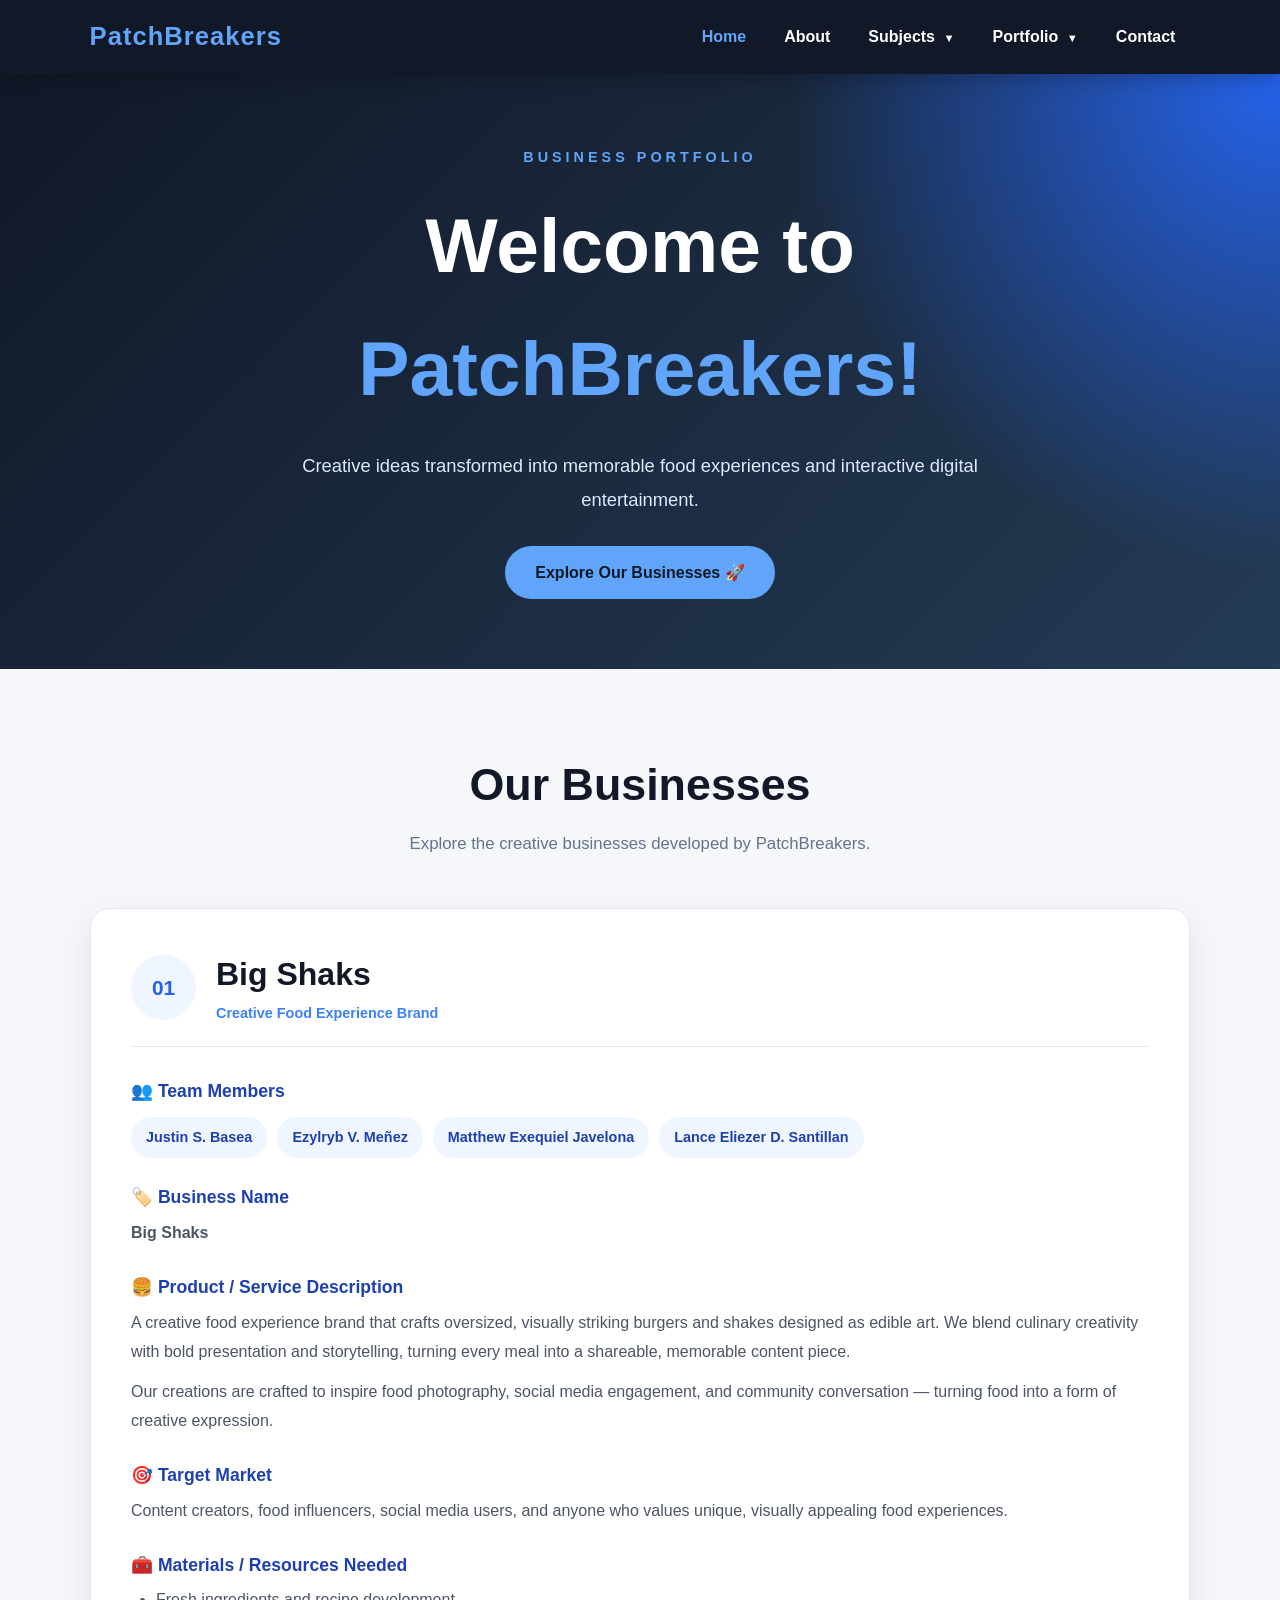
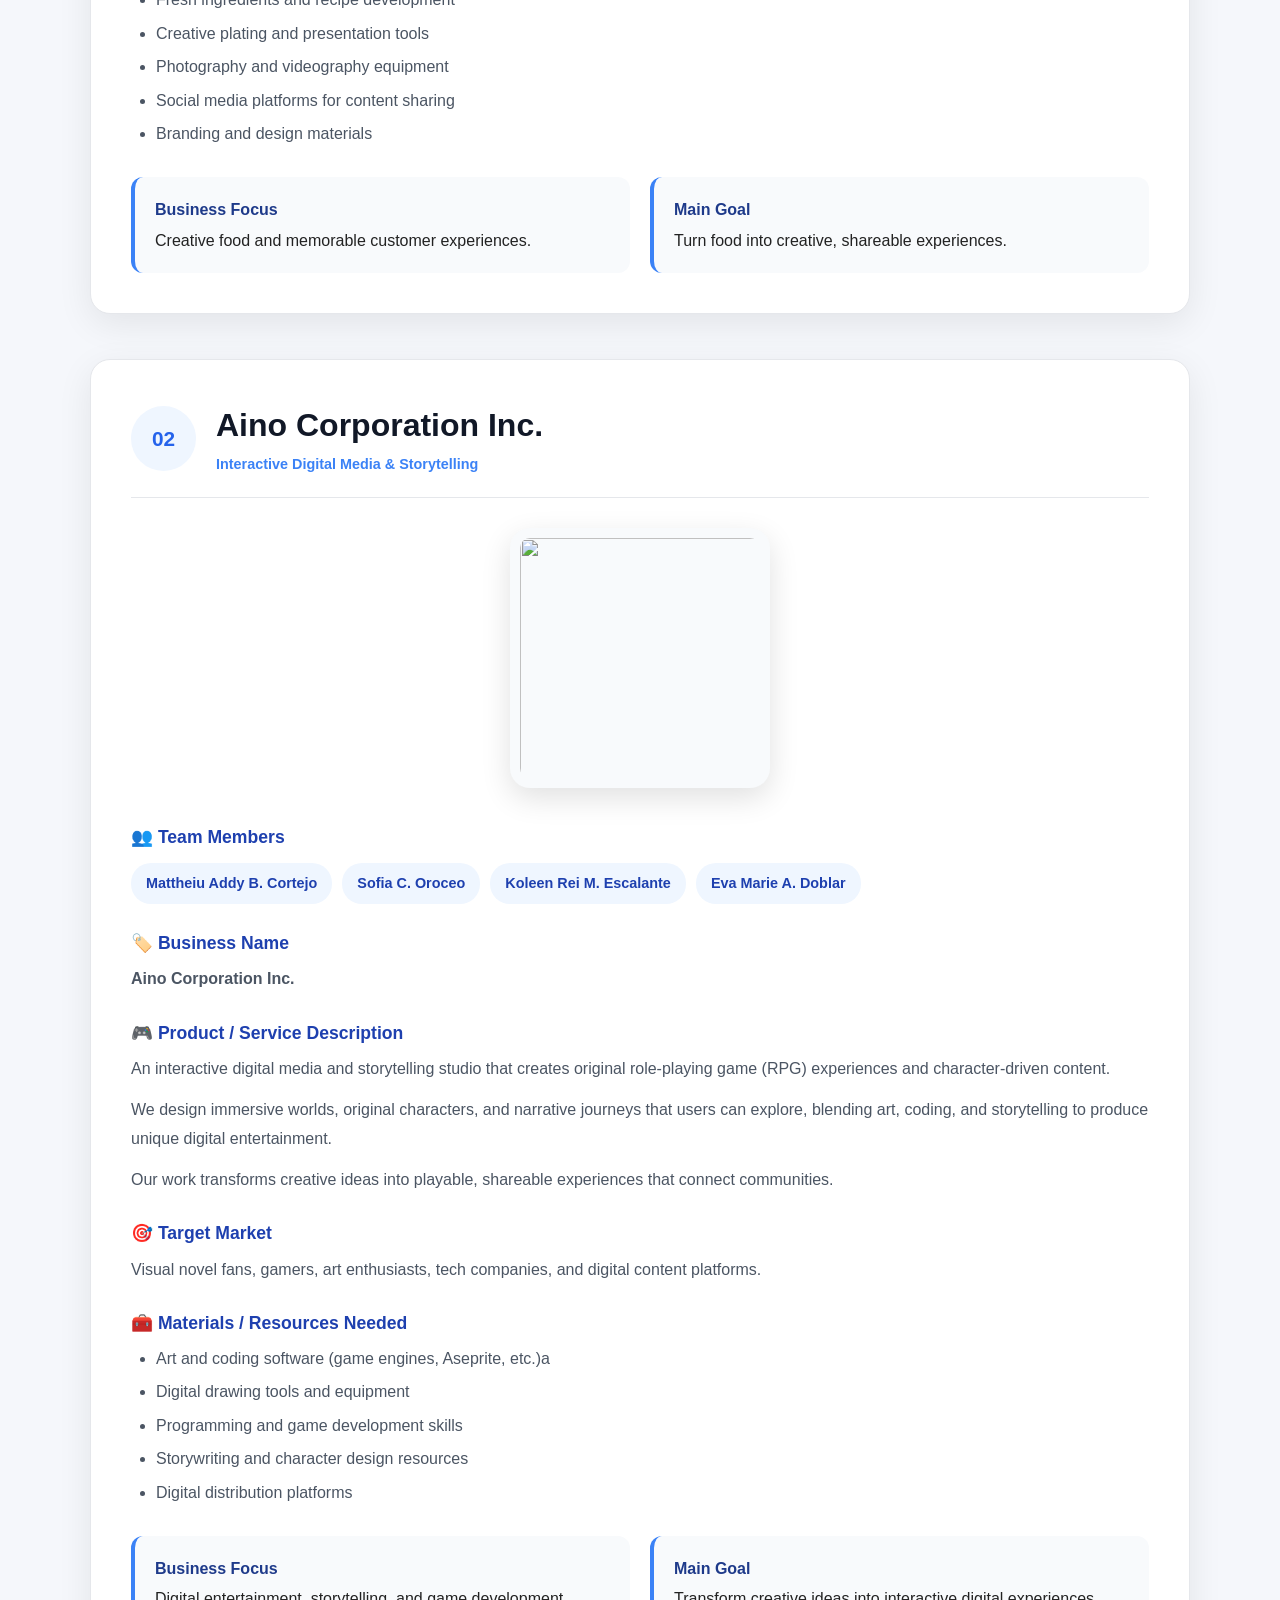
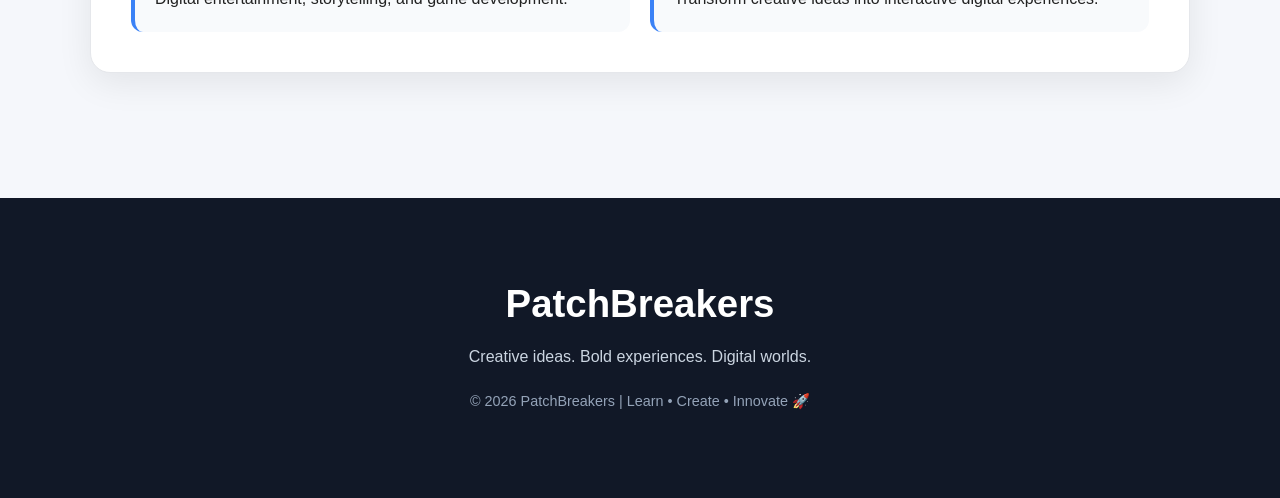
==== MAPEH.html @ bab7a235 "Add files via upload" ====
<!DOCTYPE html>
<html lang="en">

<head>

  <meta charset="UTF-8">
  <meta name="viewport" content="width=device-width, initial-scale=1.0">

  <title>PatchBreakers | Business Portfolio</title>

  <style>

    /* ================= GENERAL ================= */

    * {
      margin: 0;
      padding: 0;
      box-sizing: border-box;
      font-family: Arial, Helvetica, sans-serif;
    }

    html {
      scroll-behavior: smooth;
    }

    body {
      background: #f5f7fb;
      color: #222;
      line-height: 1.6;
    }


    /* ================= NAVBAR ================= */

    .navbar {
      width: 100%;
      min-height: 70px;

      padding: 0 7%;

      display: flex;
      align-items: center;
      justify-content: space-between;

      background: #111827;

      position: sticky;
      top: 0;

      z-index: 1000;

      box-shadow: 0 4px 20px rgba(0, 0, 0, 0.25);
    }


    .logo {
      color: #60a5fa;

      text-decoration: none;

      font-size: 1.6rem;

      font-weight: 800;

      letter-spacing: 1px;

      transition: 0.3s ease;
    }


    .logo:hover {
      color: white;
      transform: scale(1.05);
    }


    .nav-menu {
      list-style: none;

      display: flex;

      align-items: center;

      gap: 8px;
    }


    .nav-item {
      position: relative;
    }


    .nav-link {
      display: block;

      padding: 24px 15px;

      color: white;

      text-decoration: none;

      font-weight: 600;

      transition: 0.3s ease;
    }


    .nav-link:hover,
    .nav-link.active {
      color: #60a5fa;
    }


    .arrow {
      font-size: 0.7rem;

      margin-left: 4px;

      display: inline-block;

      transition: 0.3s ease;
    }


    .has-dropdown:hover .arrow {
      transform: rotate(180deg);
    }


    /* ================= DROPDOWN ================= */

    .dropdown {
      position: absolute;

      top: calc(100% + 8px);
      left: 0;

      min-width: 210px;

      background: #1f2937;

      list-style: none;

      opacity: 0;

      visibility: hidden;

      transform: translateY(-15px) scale(0.95);

      transform-origin: top center;

      transition:
        opacity 0.3s ease,
        transform 0.3s ease,
        visibility 0.3s ease;

      border-radius: 12px;

      overflow: hidden;

      box-shadow:
        0 12px 30px rgba(0, 0, 0, 0.3);

      z-index: 1100;
    }


    .dropdown li {
      opacity: 0;

      transform: translateX(-15px);
    }


    .has-dropdown:hover .dropdown {
      opacity: 1;

      visibility: visible;

      transform: translateY(0) scale(1);
    }


    .has-dropdown:hover .dropdown li {
      animation: dropdownItem 0.35s ease forwards;
    }


    .has-dropdown:hover .dropdown li:nth-child(1) {
      animation-delay: 0.05s;
    }

    .has-dropdown:hover .dropdown li:nth-child(2) {
      animation-delay: 0.10s;
    }

    .has-dropdown:hover .dropdown li:nth-child(3) {
      animation-delay: 0.15s;
    }

    .has-dropdown:hover .dropdown li:nth-child(4) {
      animation-delay: 0.20s;
    }

    .has-dropdown:hover .dropdown li:nth-child(5) {
      animation-delay: 0.25s;
    }


    @keyframes dropdownItem {

      from {
        opacity: 0;
        transform: translateX(-15px);
      }

      to {
        opacity: 1;
        transform: translateX(0);
      }

    }


    .dropdown li a {
      display: block;

      padding: 13px 18px;

      color: white;

      text-decoration: none;

      transition:
        background 0.25s ease,
        color 0.25s ease,
        padding-left 0.25s ease;
    }


    .dropdown li a:hover {
      background: #374151;

      color: #60a5fa;

      padding-left: 27px;
    }


    /* ================= HAMBURGER ================= */

    .hamburger {
      display: none;

      cursor: pointer;
    }


    .hamburger span {
      display: block;

      width: 28px;

      height: 3px;

      margin: 5px;

      background: white;

      border-radius: 5px;
    }


    /* ================= HERO ================= */

    .hero {
      min-height: 470px;

      display: flex;

      align-items: center;

      justify-content: center;

      text-align: center;

      padding: 70px 20px;

      color: white;

      background:
        radial-gradient(
          circle at top right,
          #2563eb,
          transparent 35%
        ),

        linear-gradient(
          135deg,
          #111827,
          #243b55
        );

      overflow: hidden;
    }


    .hero-content {
      max-width: 850px;

      animation: heroAppear 1s ease;
    }


    @keyframes heroAppear {

      from {
        opacity: 0;
        transform: translateY(30px);
      }

      to {
        opacity: 1;
        transform: translateY(0);
      }

    }


    .hero-label {
      display: inline-block;

      margin-bottom: 15px;

      color: #60a5fa;

      font-size: 0.9rem;

      font-weight: 800;

      letter-spacing: 4px;
    }


    .hero h1 {
      font-size: clamp(2.8rem, 6vw, 5rem);

      margin-bottom: 20px;
    }


    .hero h1 span {
      color: #60a5fa;
    }


    .hero p {
      color: #dbeafe;

      font-size: 1.15rem;

      max-width: 750px;

      margin: auto;

      line-height: 1.8;
    }


    .hero-button {
      display: inline-block;

      margin-top: 30px;

      padding: 14px 30px;

      background: #60a5fa;

      color: #111827;

      text-decoration: none;

      font-weight: bold;

      border-radius: 30px;

      transition: 0.3s ease;
    }


    .hero-button:hover {
      background: white;

      transform:
        translateY(-5px)
        scale(1.05);
    }


    /* ================= BUSINESS SECTION ================= */

    .business-section {
      width: 90%;

      max-width: 1100px;

      margin: auto;

      padding: 80px 0;
    }


    .section-title {
      text-align: center;

      margin-bottom: 50px;
    }


    .section-title h2 {
      font-size: 2.8rem;

      color: #111827;

      margin-bottom: 10px;
    }


    .section-title p {
      color: #64748b;

      font-size: 1.05rem;
    }


    /* ================= BUSINESS CARD ================= */

    .card {
      background: white;

      border-radius: 20px;

      padding: 40px;

      margin-bottom: 45px;

      border: 1px solid #e5e7eb;

      box-shadow:
        0 10px 35px rgba(0, 0, 0, 0.08);

      transition:
        transform 0.35s ease,
        box-shadow 0.35s ease;

      animation: cardAppear 0.8s ease;
    }


    .card:hover {
      transform: translateY(-8px);

      box-shadow:
        0 18px 45px rgba(0, 0, 0, 0.14);
    }


    @keyframes cardAppear {

      from {
        opacity: 0;
        transform: translateY(30px);
      }

      to {
        opacity: 1;
        transform: translateY(0);
      }

    }


    /* ================= BUSINESS HEADER ================= */

    .business-header {
      display: flex;

      align-items: center;

      gap: 20px;

      margin-bottom: 30px;

      padding-bottom: 20px;

      border-bottom: 1px solid #e5e7eb;
    }


    .business-number {
      min-width: 65px;

      width: 65px;

      height: 65px;

      display: flex;

      align-items: center;

      justify-content: center;

      border-radius: 50%;

      background: #eff6ff;

      color: #2563eb;

      font-size: 1.3rem;

      font-weight: 800;
    }


    .business-header h2 {
      font-size: 2rem;

      color: #111827;
    }


    .business-header span {
      color: #3b82f6;

      font-size: 0.9rem;

      font-weight: 700;
    }


    /* ================= AINO IMAGE ================= */

    .aino-image-container {
      width: 100%;

      display: flex;

      justify-content: center;

      align-items: center;

      margin: 10px 0 35px;
    }


    .aino-image {
      width: 260px;

      height: 260px;

      object-fit: contain;

      border-radius: 20px;

      background: #f8fafc;

      padding: 10px;

      box-shadow:
        0 10px 30px rgba(0, 0, 0, 0.12);

      transition:
        transform 0.4s ease,
        box-shadow 0.4s ease;
    }


    .aino-image:hover {
      transform:
        scale(1.05)
        rotate(2deg);

      box-shadow:
        0 15px 35px rgba(0, 0, 0, 0.18);
    }


    /* ================= CARD CONTENT ================= */

    .card h3 {
      color: #1e40af;

      margin-top: 25px;

      margin-bottom: 8px;

      font-size: 1.1rem;
    }


    .card p {
      color: #4b5563;

      line-height: 1.8;
    }


    .card ul {
      padding-left: 25px;

      color: #4b5563;
    }


    .card li {
      margin-bottom: 8px;
    }


    /* ================= TEAM ================= */

    .team {
      display: flex;

      flex-wrap: wrap;

      gap: 10px;

      margin-top: 12px;
    }


    .member {
      padding: 9px 15px;

      border-radius: 20px;

      background: #eff6ff;

      color: #1e40af;

      font-size: 0.9rem;

      font-weight: 600;

      transition: 0.3s ease;
    }


    .member:hover {
      background: #2563eb;

      color: white;

      transform: translateY(-3px);
    }


    /* ================= INFO BOX ================= */

    .info-box {
      display: grid;

      grid-template-columns:
        repeat(2, 1fr);

      gap: 20px;

      margin-top: 30px;
    }


    .info {
      padding: 20px;

      background: #f8fafc;

      border-radius: 12px;

      border-left: 4px solid #3b82f6;
    }


    .info strong {
      display: block;

      color: #1e3a8a;

      margin-bottom: 5px;
    }


    /* ================= CONTACT ================= */

    .contact {
      padding: 75px 20px;

      text-align: center;

      background: #111827;

      color: white;
    }


    .contact h2 {
      font-size: 2.4rem;

      margin-bottom: 10px;
    }


    .contact p {
      color: #cbd5e1;

      margin-bottom: 10px;
    }


    .contact .copyright {
      margin-top: 20px;

      font-size: 0.9rem;

      color: #94a3b8;
    }


    /* ================= MOBILE ================= */

    @media (max-width: 768px) {

      .navbar {
        padding: 0 5%;
      }


      .hamburger {
        display: block;
      }


      .nav-menu {
        position: absolute;

        top: 70px;

        left: 0;

        width: 100%;

        background: #111827;

        flex-direction: column;

        align-items: stretch;

        display: none;

        padding: 10px 0;
      }


      .nav-menu.active {
        display: flex;
      }


      .nav-link {
        padding: 15px 25px;
      }


      .dropdown {
        position: static;

        width: 100%;

        display: none;

        opacity: 1;

        visibility: visible;

        transform: none;

        border-radius: 0;

        box-shadow: none;
      }


      .dropdown li {
        opacity: 1;

        transform: none;

        animation: none !important;
      }


      .dropdown-active .dropdown {
        display: block;
      }


      .has-dropdown:hover .dropdown {
        display: none;
      }


      .dropdown-active:hover .dropdown {
        display: block;
      }


      .hero {
        min-height: 430px;
      }


      .hero h1 {
        font-size: 2.7rem;
      }


      .hero p {
        font-size: 1rem;
      }


      .business-section {
        width: 92%;

        padding: 60px 0;
      }


      .section-title h2 {
        font-size: 2.2rem;
      }


      .card {
        padding: 25px 20px;
      }


      .business-header {
        align-items: flex-start;

        flex-direction: column;
      }


      .business-header h2 {
        font-size: 1.7rem;
      }


      .info-box {
        grid-template-columns: 1fr;
      }


      .aino-image {
        width: 220px;

        height: 220px;
      }

    }

  </style>

</head>


<body>


  <!-- ================= NAVBAR ================= -->

  <nav class="navbar">

    <a href="index.html" class="logo">
      PatchBreakers
    </a>


    <div class="hamburger" id="hamburger">

      <span></span>
      <span></span>
      <span></span>

    </div>


    <ul class="nav-menu" id="navMenu">


      <!-- HOME -->

      <li class="nav-item">

        <a href="index.html"
           class="nav-link active">

          Home

        </a>

      </li>


      <!-- ABOUT -->

      <li class="nav-item">

        <a href="#about"
           class="nav-link">

          About

        </a>

      </li>


      <!-- SUBJECTS -->

      <li class="nav-item has-dropdown">

        <a href="#"
           class="nav-link">

          Subjects

          <span class="arrow">
            ▼
          </span>

        </a>


        <ul class="dropdown">

          <li>
            <a href="aralpan.html">
              🌏 Aral.pan
            </a>
          </li>

          <li>
            <a href="filipino.html">
              📚 Filipino
            </a>
          </li>

          <li>
            <a href="MAPEH.html">
              🎨 MAPEH
            </a>
          </li>

          <li>
            <a href="robotics.html">
              🤖 Robotics
            </a>
          </li>

          <li>
            <a href="science.html">
              🔬 Science
            </a>
          </li>

        </ul>

      </li>


      <!-- PORTFOLIO -->

      <li class="nav-item has-dropdown">

        <a href="#"
           class="nav-link">

          Portfolio

          <span class="arrow">
            ▼
          </span>

        </a>


        <ul class="dropdown">

          <li>
            <a href="#big-shaks">
              🍔 Big Shaks
            </a>
          </li>

          <li>
            <a href="#aino">
              🎮 Aino Corporation
            </a>
          </li>

        </ul>

      </li>


      <!-- CONTACT -->

      <li class="nav-item">

        <a href="#contact"
           class="nav-link">

          Contact

        </a>

      </li>

    </ul>

  </nav>



  <!-- ================= HERO ================= -->

  <section class="hero" id="home">

    <div class="hero-content">

      <span class="hero-label">
        BUSINESS PORTFOLIO
      </span>


      <h1>
        Welcome to
        <span>PatchBreakers!</span>
      </h1>


      <p>
        Creative ideas transformed into memorable
        food experiences and interactive digital
        entertainment.
      </p>


      <a href="#about"
         class="hero-button">

        Explore Our Businesses 🚀

      </a>

    </div>

  </section>



  <!-- ================= BUSINESS SECTION ================= -->

  <main class="business-section"
        id="about">


    <div class="section-title">

      <h2>
        Our Businesses
      </h2>


      <p>
        Explore the creative businesses
        developed by PatchBreakers.
      </p>

    </div>



    <!-- ================= BIG SHAKS ================= -->

    <div class="card"
         id="big-shaks">


      <div class="business-header">

        <div class="business-number">
          01
        </div>


        <div>

          <h2>
            Big Shaks
          </h2>

          <span>
            Creative Food Experience Brand
          </span>

        </div>

      </div>



      <h3>
        👥 Team Members
      </h3>


      <div class="team">

        <span class="member">
          Justin S. Basea
        </span>

        <span class="member">
          Ezylryb V. Meñez
        </span>

        <span class="member">
          Matthew Exequiel Javelona
        </span>

        <span class="member">
          Lance Eliezer D. Santillan
        </span>

      </div>



      <h3>
        🏷️ Business Name
      </h3>


      <p>
        <strong>
          Big Shaks
        </strong>
      </p>



      <h3>
        🍔 Product / Service Description
      </h3>


      <p>
        A creative food experience brand that crafts
        oversized, visually striking burgers and shakes
        designed as edible art. We blend culinary
        creativity with bold presentation and storytelling,
        turning every meal into a shareable, memorable
        content piece.
      </p>


      <p style="margin-top: 12px;">

        Our creations are crafted to inspire food
        photography, social media engagement, and
        community conversation — turning food into
        a form of creative expression.

      </p>



      <h3>
        🎯 Target Market
      </h3>


      <p>
        Content creators, food influencers, social media
        users, and anyone who values unique, visually
        appealing food experiences.
      </p>



      <h3>
        🧰 Materials / Resources Needed
      </h3>


      <ul>

        <li>
          Fresh ingredients and recipe development
        </li>

        <li>
          Creative plating and presentation tools
        </li>

        <li>
          Photography and videography equipment
        </li>

        <li>
          Social media platforms for content sharing
        </li>

        <li>
          Branding and design materials
        </li>

      </ul>


      <div class="info-box">

        <div class="info">

          <strong>
            Business Focus
          </strong>

          Creative food and memorable
          customer experiences.

        </div>


        <div class="info">

          <strong>
            Main Goal
          </strong>

          Turn food into creative,
          shareable experiences.

        </div>

      </div>

    </div>



    <!-- ================= AINO CORPORATION ================= -->

    <div class="card"
         id="aino">


      <div class="business-header">

        <div class="business-number">
          02
        </div>


        <div>

          <h2>
            Aino Corporation Inc.
          </h2>

          <span>
            Interactive Digital Media & Storytelling
          </span>

        </div>

      </div>



      <!-- AINO IMAGE -->

      <div class="aino-image-container">

        <img
          src="ainocorp.jpg"
          class="aino-image">

      </div>



      <h3>
        👥 Team Members
      </h3>


      <div class="team">

        <span class="member">
          Mattheiu Addy B. Cortejo
        </span>

        <span class="member">
          Sofia C. Oroceo
        </span>

        <span class="member">
          Koleen Rei M. Escalante
        </span>

        <span class="member">
          Eva Marie A. Doblar
        </span>

      </div>



      <h3>
        🏷️ Business Name
      </h3>


      <p>
        <strong>
          Aino Corporation Inc.
        </strong>
      </p>



      <h3>
        🎮 Product / Service Description
      </h3>


      <p>
        An interactive digital media and storytelling
        studio that creates original role-playing game
        (RPG) experiences and character-driven content.
      </p>


      <p style="margin-top: 12px;">

        We design immersive worlds, original characters,
        and narrative journeys that users can explore,
        blending art, coding, and storytelling to produce
        unique digital entertainment.

      </p>


      <p style="margin-top: 12px;">

        Our work transforms creative ideas into playable,
        shareable experiences that connect communities.

      </p>



      <h3>
        🎯 Target Market
      </h3>


      <p>
        Visual novel fans, gamers, art enthusiasts,
        tech companies, and digital content platforms.
      </p>



      <h3>
        🧰 Materials / Resources Needed
      </h3>


      <ul>

        <li>
          Art and coding software
          (game engines, Aseprite, etc.)a
        </li>

        <li>
          Digital drawing tools and equipment
        </li>

        <li>
          Programming and game development skills
        </li>

        <li>
          Storywriting and character design resources
        </li>

        <li>
          Digital distribution platforms
        </li>

      </ul>


      <div class="info-box">

        <div class="info">

          <strong>
            Business Focus
          </strong>

          Digital entertainment,
          storytelling, and game development.

        </div>


        <div class="info">

          <strong>
            Main Goal
          </strong>

          Transform creative ideas into
          interactive digital experiences.

        </div>

      </div>

    </div>


  </main>



  <!-- ================= CONTACT ================= -->

  <section class="contact"
           id="contact">

    <h2>
      PatchBreakers
    </h2>


    <p>
      Creative ideas. Bold experiences.
      Digital worlds.
    </p>


    <p class="copyright">
      © 2026 PatchBreakers | Learn • Create • Innovate 🚀
    </p>

  </section>



  <!-- ================= JAVASCRIPT ================= -->

  <script>

    const hamburger =
      document.getElementById("hamburger");

    const navMenu =
      document.getElementById("navMenu");


    hamburger.addEventListener(
      "click",
      function () {

        navMenu.classList.toggle("active");

      }
    );


    /* Mobile dropdown */

    const dropdownToggles =
      document.querySelectorAll(".has-dropdown > .nav-link");


    dropdownToggles.forEach(function(toggle) {

      toggle.addEventListener("click", function(event) {

        if (window.innerWidth <= 768) {

          event.preventDefault();

          const parent =
            toggle.parentElement;

          parent.classList.toggle("dropdown-active");

        }

      });

    });

  </script>


</body>

</html>
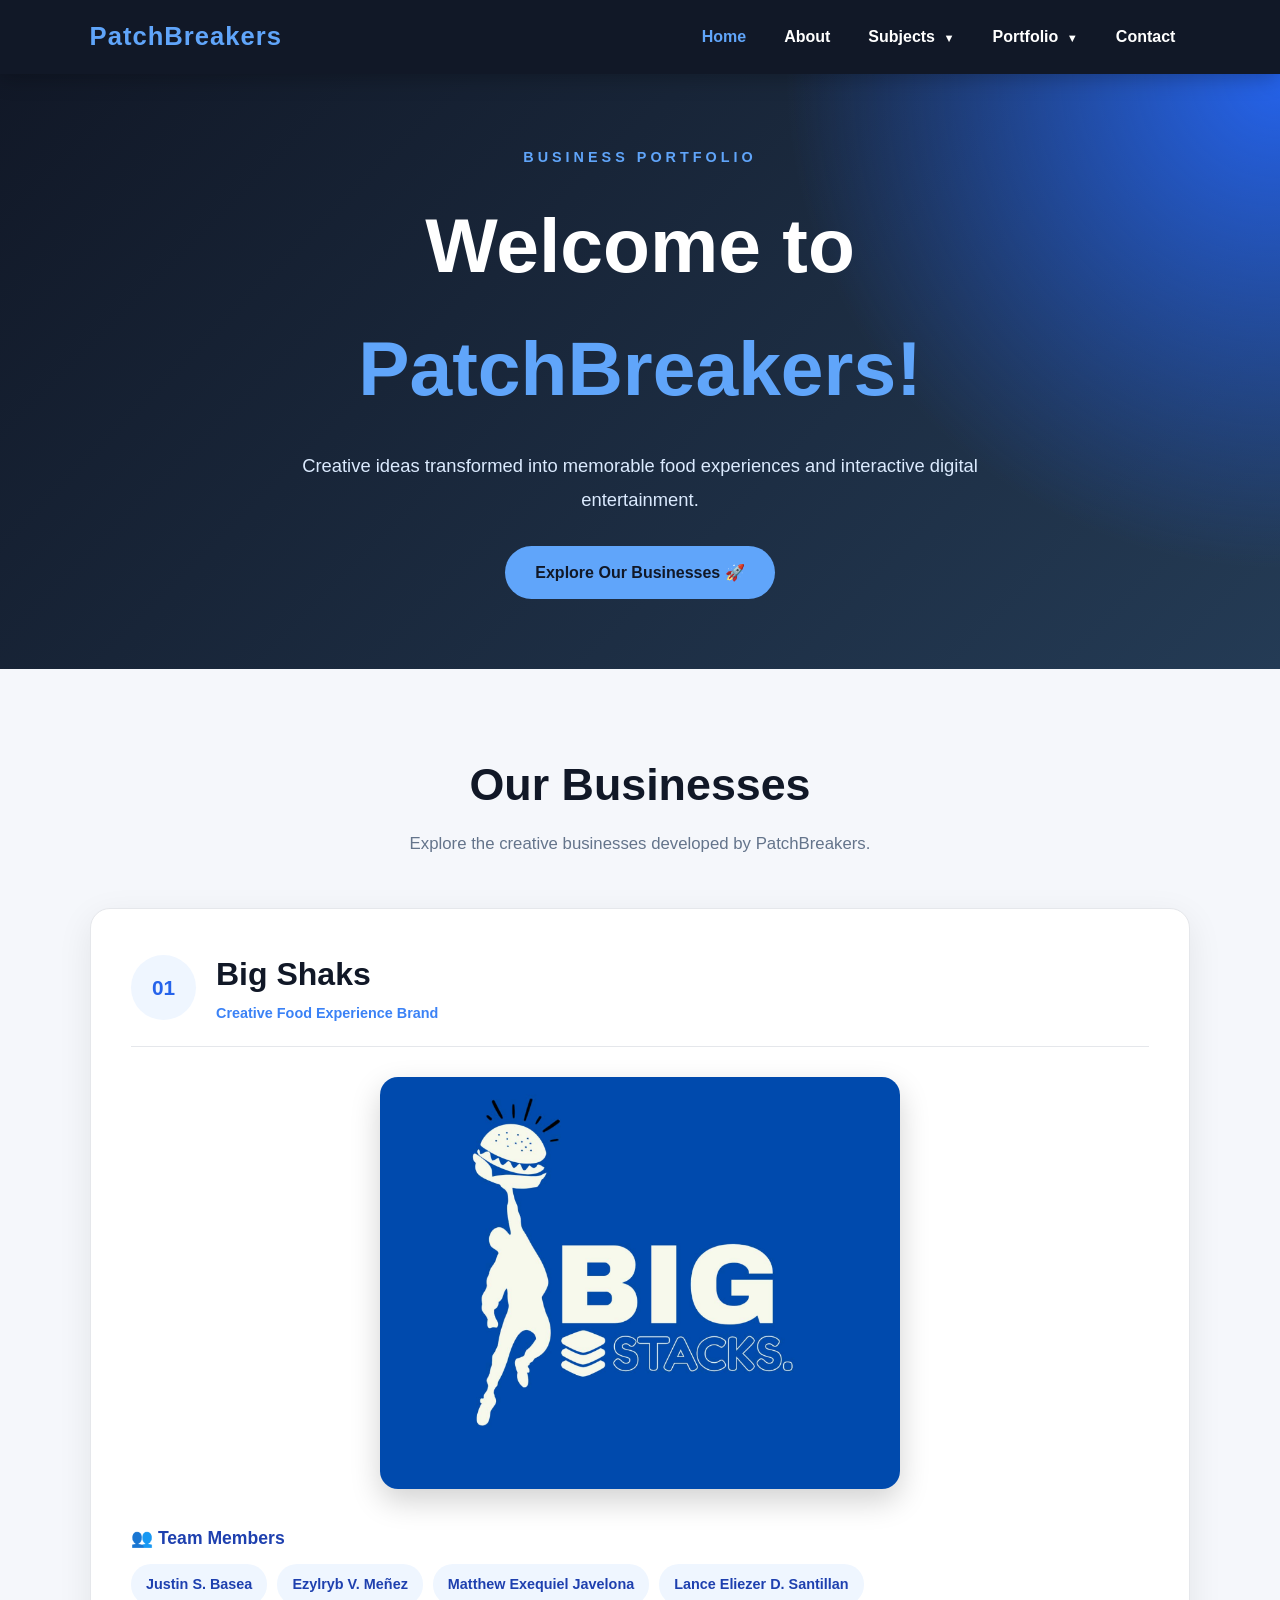
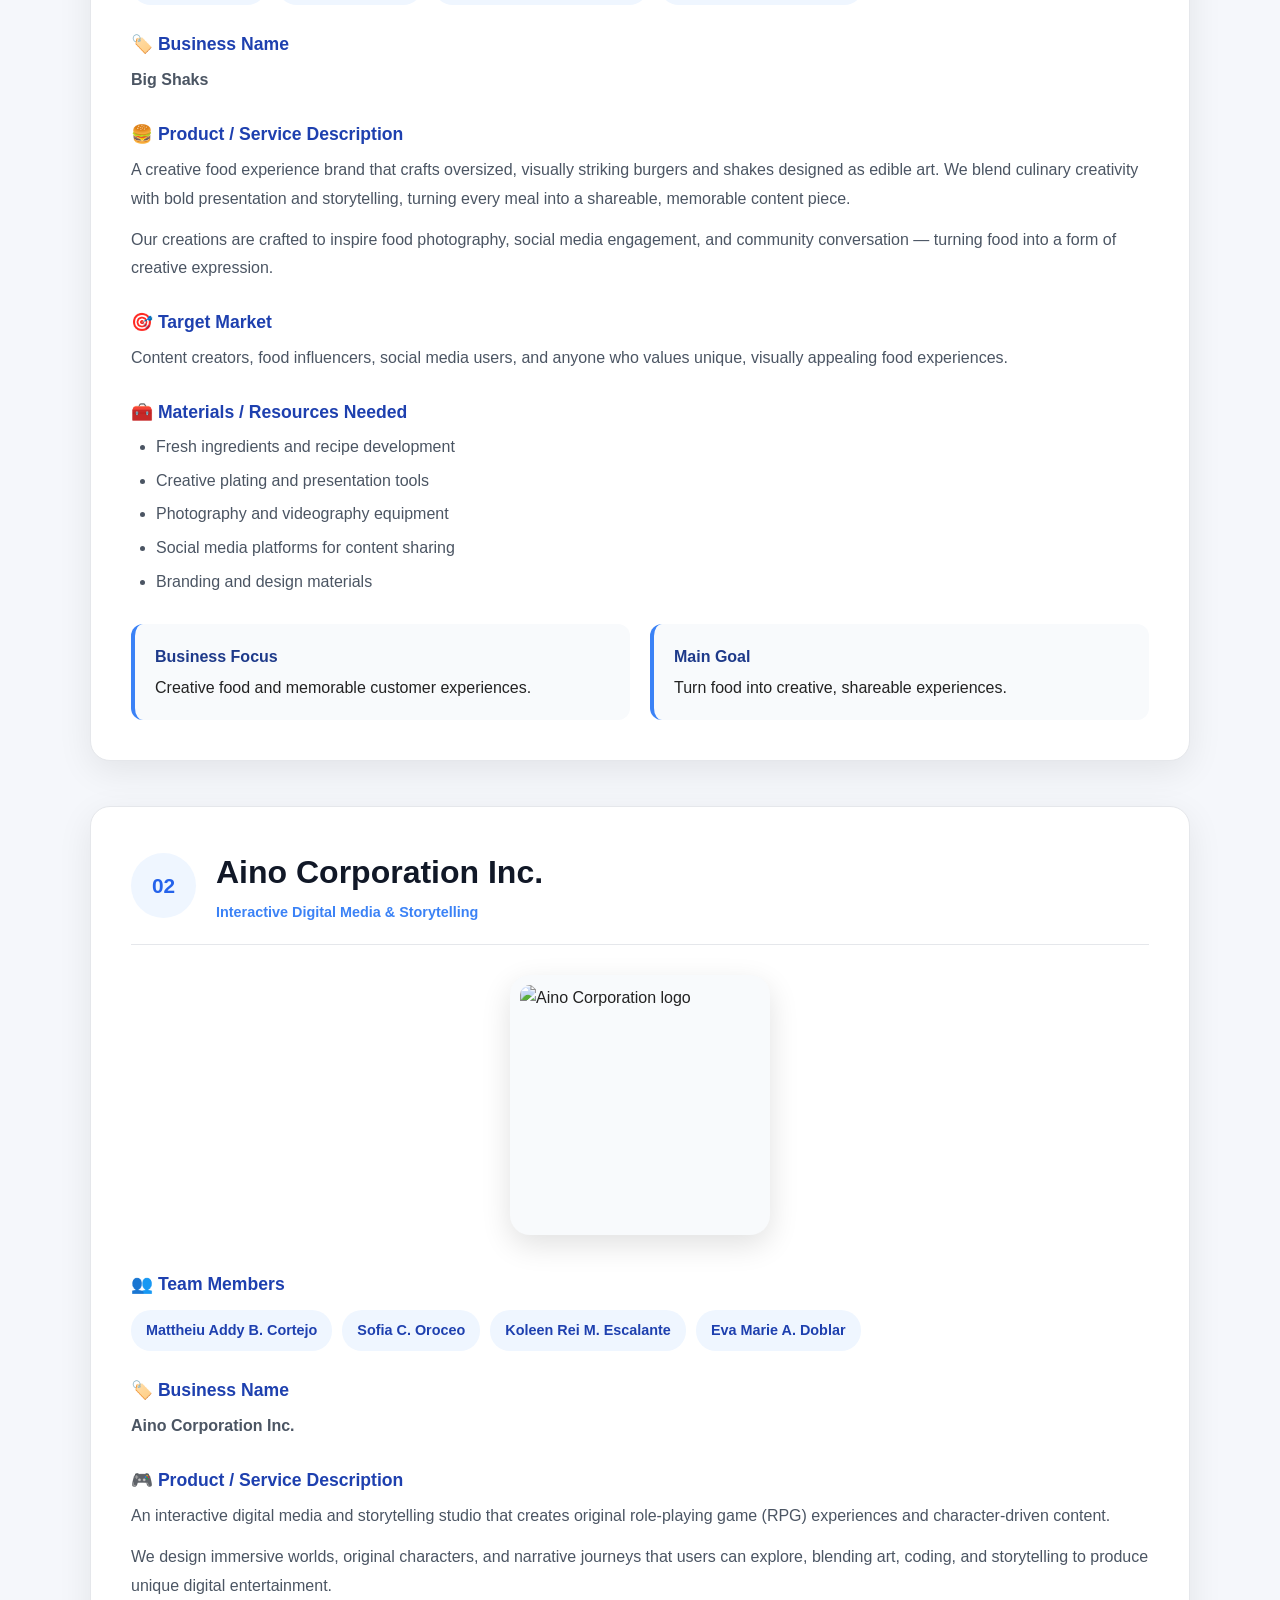
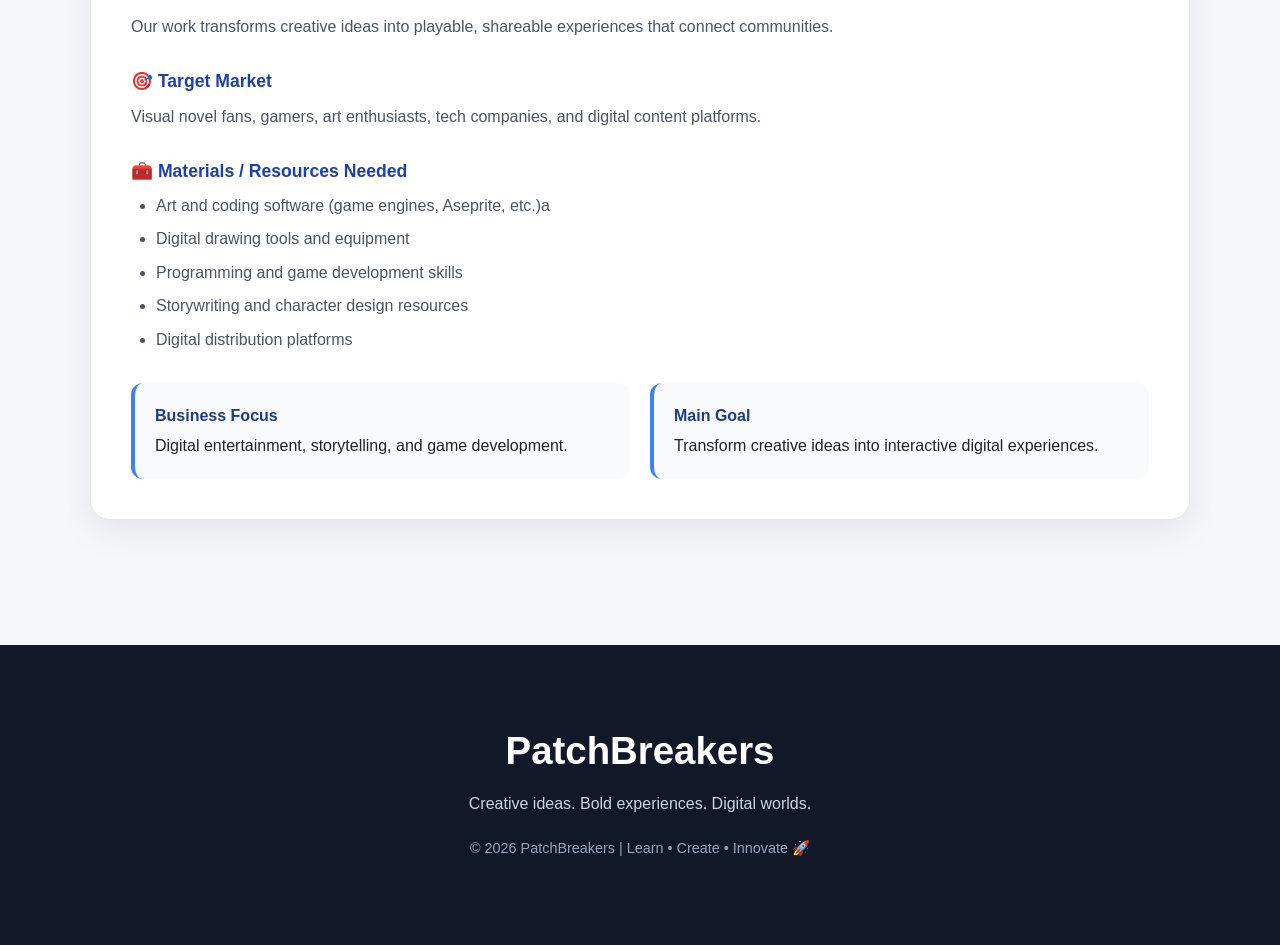
==== commit 35ccddbe: "Update MAPEH.html" ====
--- a/MAPEH.html
+++ b/MAPEH.html
@@ -538,6 +538,32 @@
     }
 
 
+
+    /* ================= BIG SHAKS IMAGE ================= */
+
+    .big-shaks-image-container {
+      width: 100%;
+      display: flex;
+      justify-content: center;
+      align-items: center;
+      margin: 20px 0 35px;
+    }
+
+    .big-shaks-image {
+      width: min(100%, 520px);
+      height: auto;
+      display: block;
+      object-fit: contain;
+      border-radius: 18px;
+      box-shadow: 0 12px 30px rgba(0, 0, 0, 0.18);
+      transition: transform 0.35s ease, box-shadow 0.35s ease;
+    }
+
+    .big-shaks-image:hover {
+      transform: scale(1.03);
+      box-shadow: 0 18px 40px rgba(0, 0, 0, 0.24);
+    }
+
     /* ================= AINO IMAGE ================= */
 
     .aino-image-container {
@@ -1121,6 +1147,13 @@
 
       </div>
 
+      <!-- BIG SHAKS LOGO / IMAGE -->
+      <div class="big-shaks-image-container">
+        <img
+          src="[data-uri]"
+          class="big-shaks-image"
+          alt="Big Shaks logo">
+      </div>
 
 
       <h3>
@@ -1297,8 +1330,9 @@
       <div class="aino-image-container">
 
         <img
-          src="ainocorp.jpg"
-          class="aino-image">
+          src="aino-logo.png"
+          class="aino-image"
+          alt="Aino Corporation logo">
 
       </div>
 
@@ -1527,4 +1561,4 @@
 
 </body>
 
-</html>+</html>
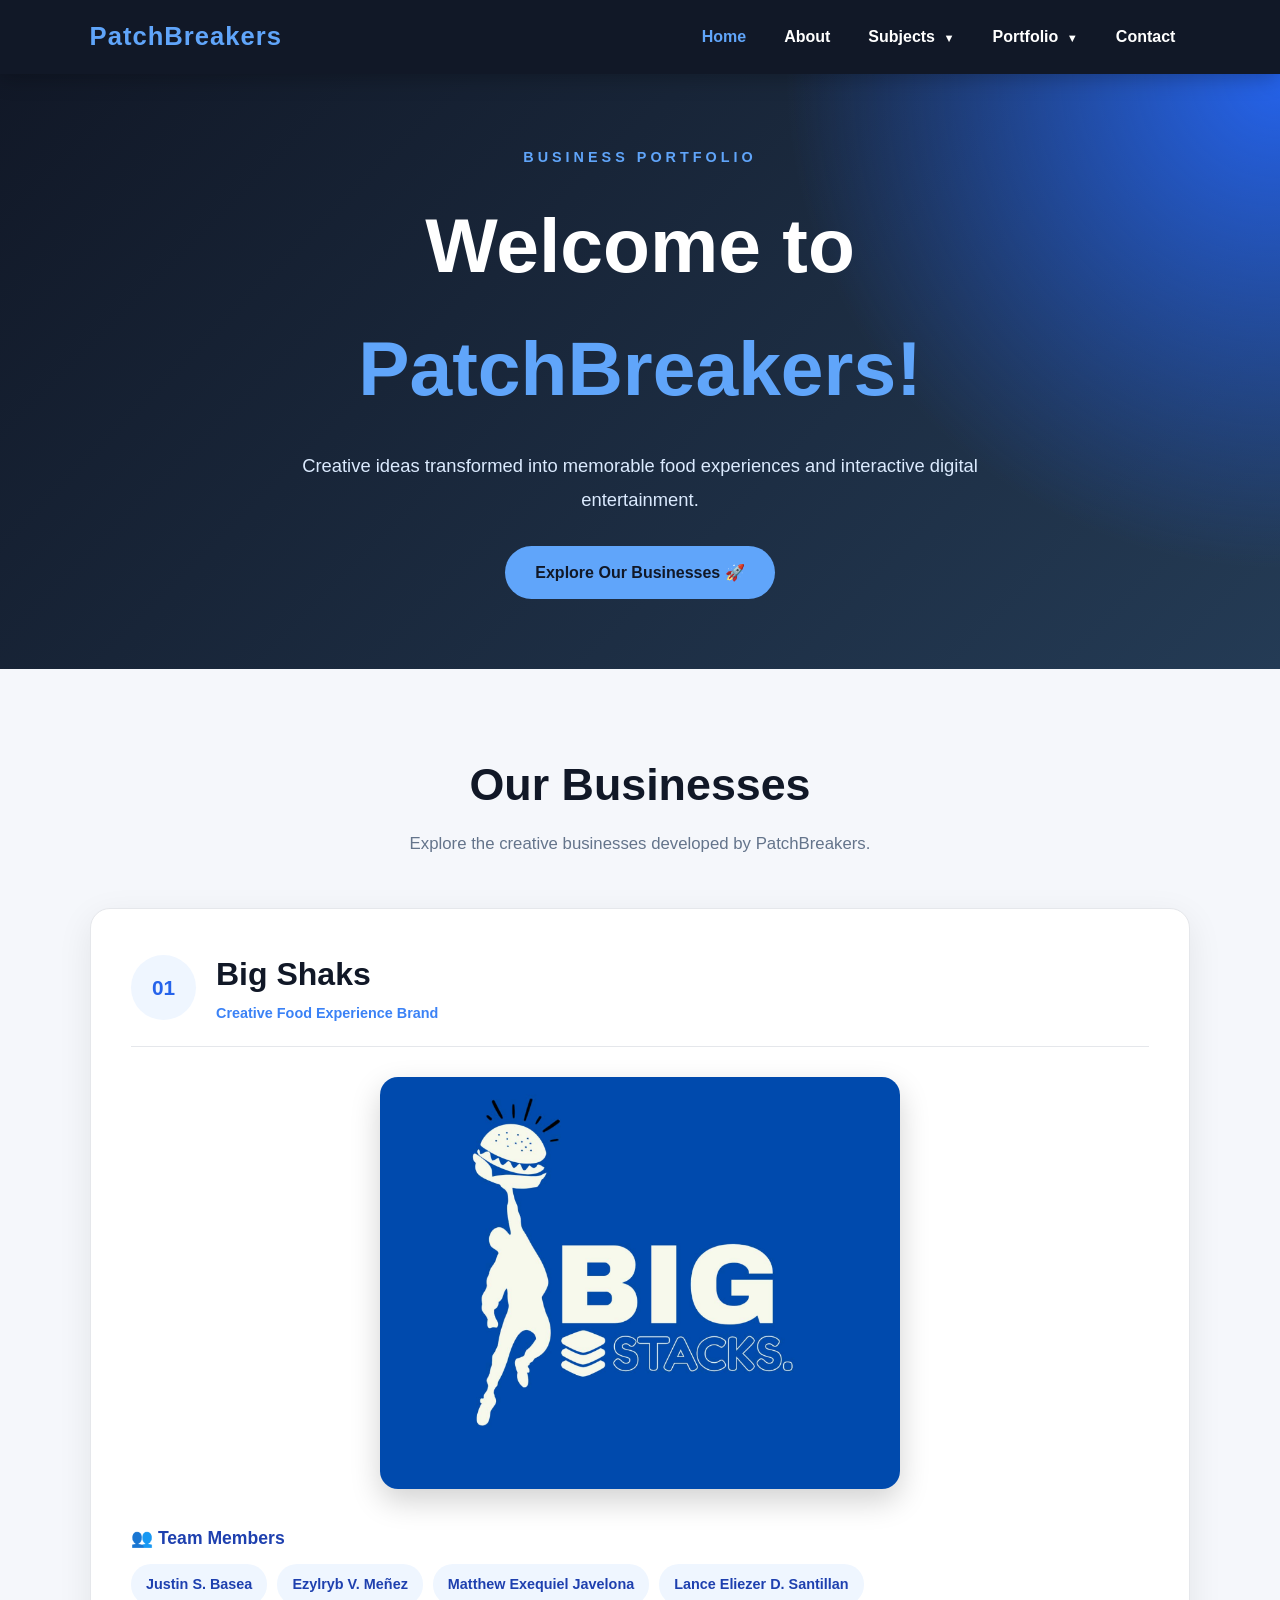
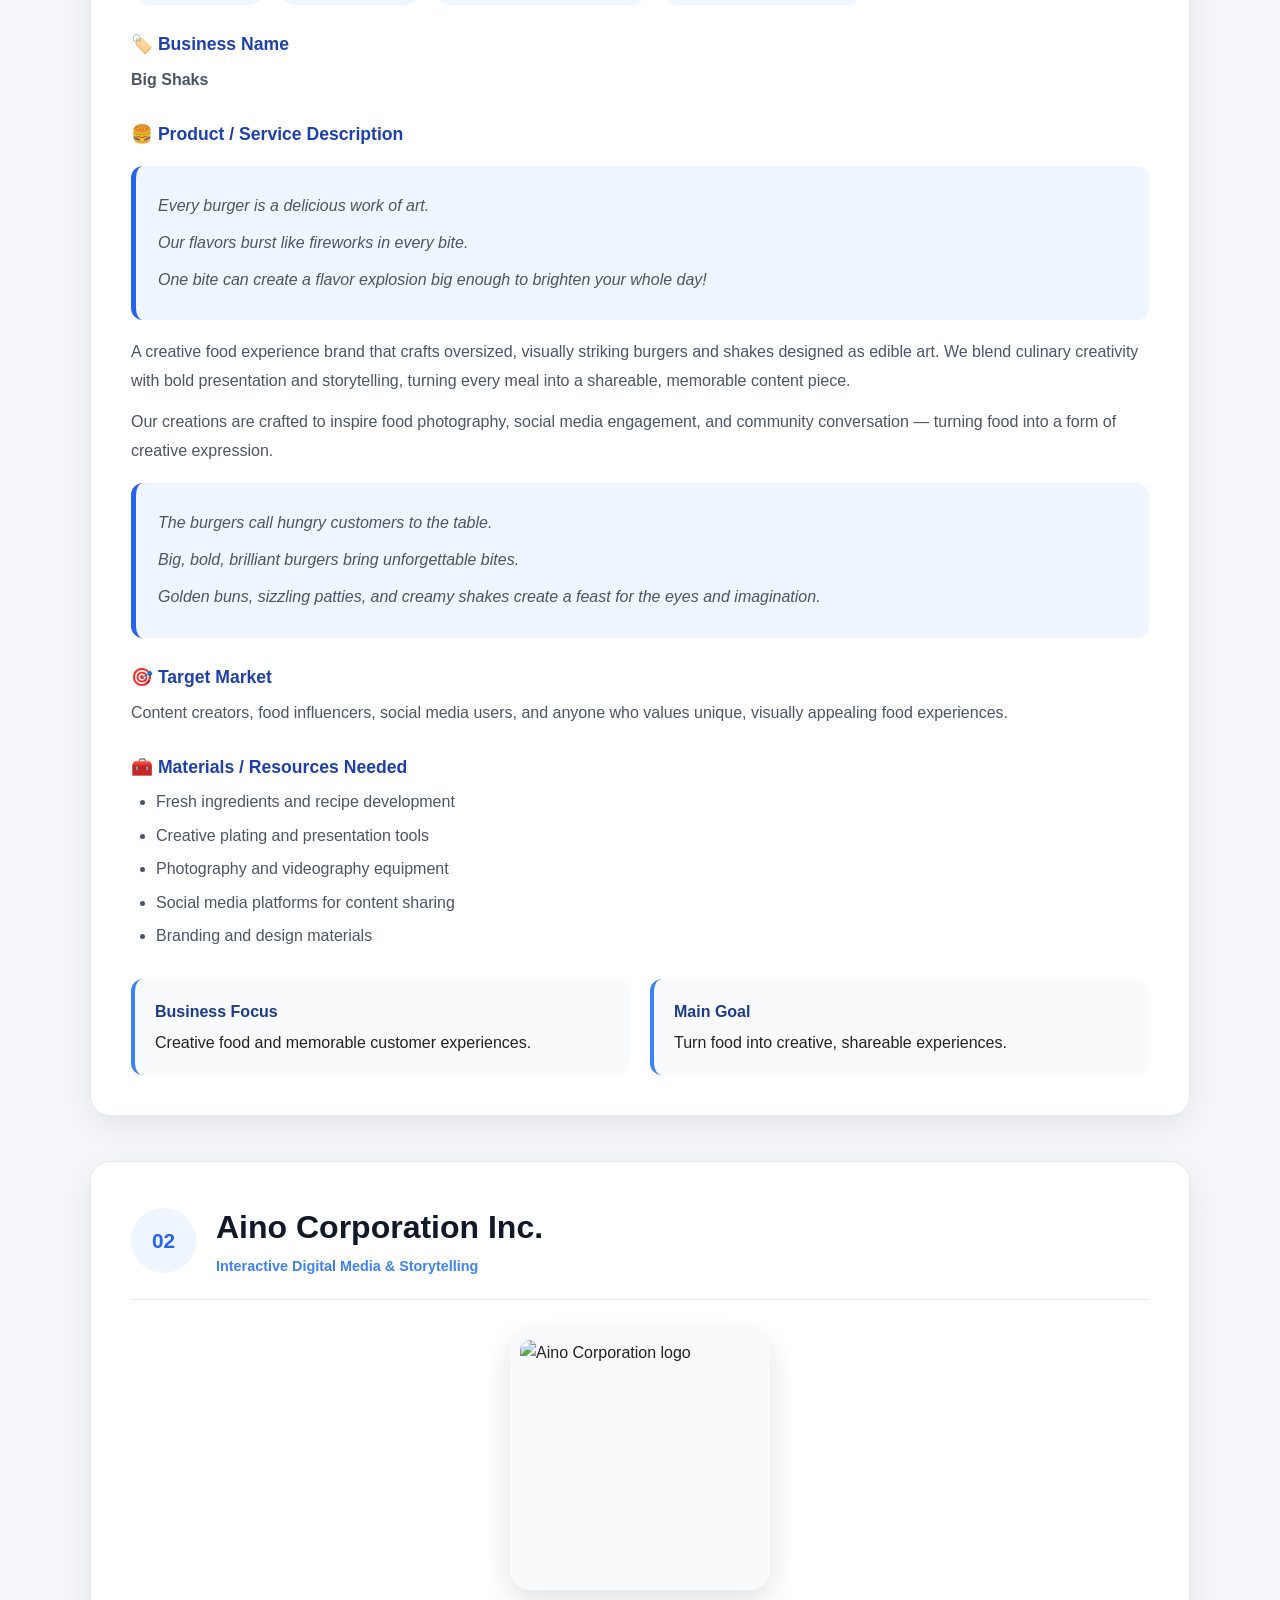
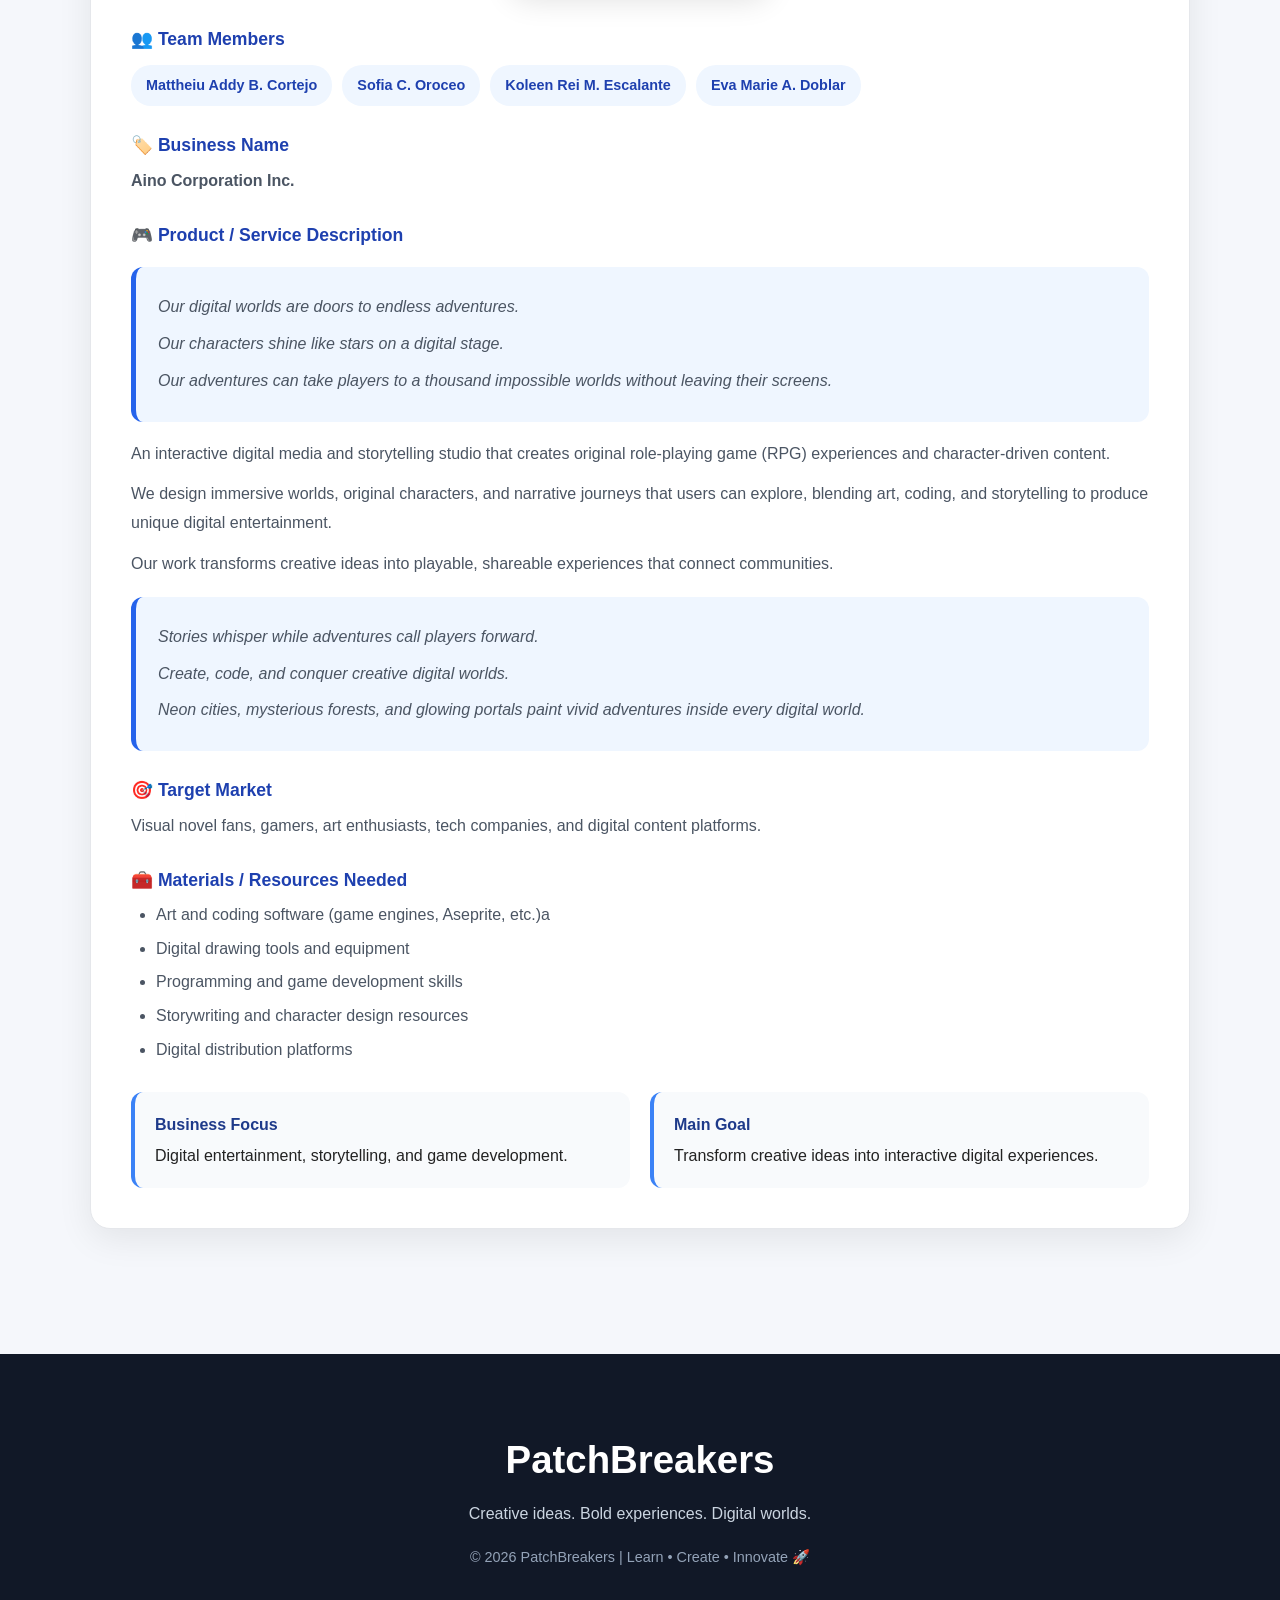
==== commit eee19ea7: "Update MAPEH.html" ====
--- a/MAPEH.html
+++ b/MAPEH.html
@@ -611,6 +611,30 @@
     }
 
 
+
+    /* ================= FIGURES OF SPEECH ================= */
+    .figures-of-speech {
+      margin: 18px 0;
+      padding: 18px 22px;
+      background: #eff6ff;
+      border-left: 5px solid #2563eb;
+      border-radius: 12px;
+    }
+    .figures-of-speech p {
+      margin: 8px 0;
+      color: #1e3a8a;
+      font-style: italic;
+    }
+    .figures-of-speech strong { font-style: normal; }
+
+    /* Keep portfolio pictures visible */
+    .big-shaks-image, .aino-image {
+      max-width: 100%;
+      display: block !important;
+      visibility: visible !important;
+      opacity: 1 !important;
+    }
+
     /* ================= CARD CONTENT ================= */
 
     .card h3 {
@@ -1200,6 +1224,12 @@
         🍔 Product / Service Description
       </h3>
 
+
+      <div class="figures-of-speech">
+        <p>Every burger is a delicious work of art.</p>
+        <p>Our flavors burst like fireworks in every bite.</p>
+        <p>One bite can create a flavor explosion big enough to brighten your whole day!</p>
+      </div>
 
       <p>
         A creative food experience brand that crafts
@@ -1221,6 +1251,11 @@
       </p>
 
 
+      <div class="figures-of-speech">
+        <p>The burgers call hungry customers to the table.</p>
+        <p>Big, bold, brilliant burgers bring unforgettable bites.</p>
+        <p>Golden buns, sizzling patties, and creamy shakes create a feast for the eyes and imagination.</p>
+      </div>
 
       <h3>
         🎯 Target Market
@@ -1332,7 +1367,8 @@
         <img
           src="aino-logo.png"
           class="aino-image"
-          alt="Aino Corporation logo">
+          alt="Aino Corporation logo"
+          onerror="this.onerror=null;this.src='data:image/svg+xml,%3Csvg xmlns=\"http://www.w3.org/2000/svg\" width=\"500\" height=\"500\" viewBox=\"0 0 500 500\"%3E%3Crect width=\"500\" height=\"500\" rx=\"40\" fill=\"%23111827\"/%3E%3Ccircle cx=\"250\" cy=\"190\" r=\"85\" fill=\"%2360a5fa\"/%3E%3Ctext x=\"250\" y=\"330\" font-family=\"Arial\" font-size=\"64\" font-weight=\"bold\" text-anchor=\"middle\" fill=\"white\"%3EAINO%3C/text%3E%3Ctext x=\"250\" y=\"380\" font-family=\"Arial\" font-size=\"24\" text-anchor=\"middle\" fill=\"%23bfdbfe\"%3EDIGITAL MEDIA%3C/text%3E%3C/svg%3E';">
 
       </div>
 
@@ -1383,6 +1419,12 @@
       </h3>
 
 
+      <div class="figures-of-speech">
+        <p>Our digital worlds are doors to endless adventures.</p>
+        <p>Our characters shine like stars on a digital stage.</p>
+        <p>Our adventures can take players to a thousand impossible worlds without leaving their screens.</p>
+      </div>
+
       <p>
         An interactive digital media and storytelling
         studio that creates original role-playing game
@@ -1408,6 +1450,11 @@
       </p>
 
 
+      <div class="figures-of-speech">
+        <p>Stories whisper while adventures call players forward.</p>
+        <p>Create, code, and conquer creative digital worlds.</p>
+        <p>Neon cities, mysterious forests, and glowing portals paint vivid adventures inside every digital world.</p>
+      </div>
 
       <h3>
         🎯 Target Market
